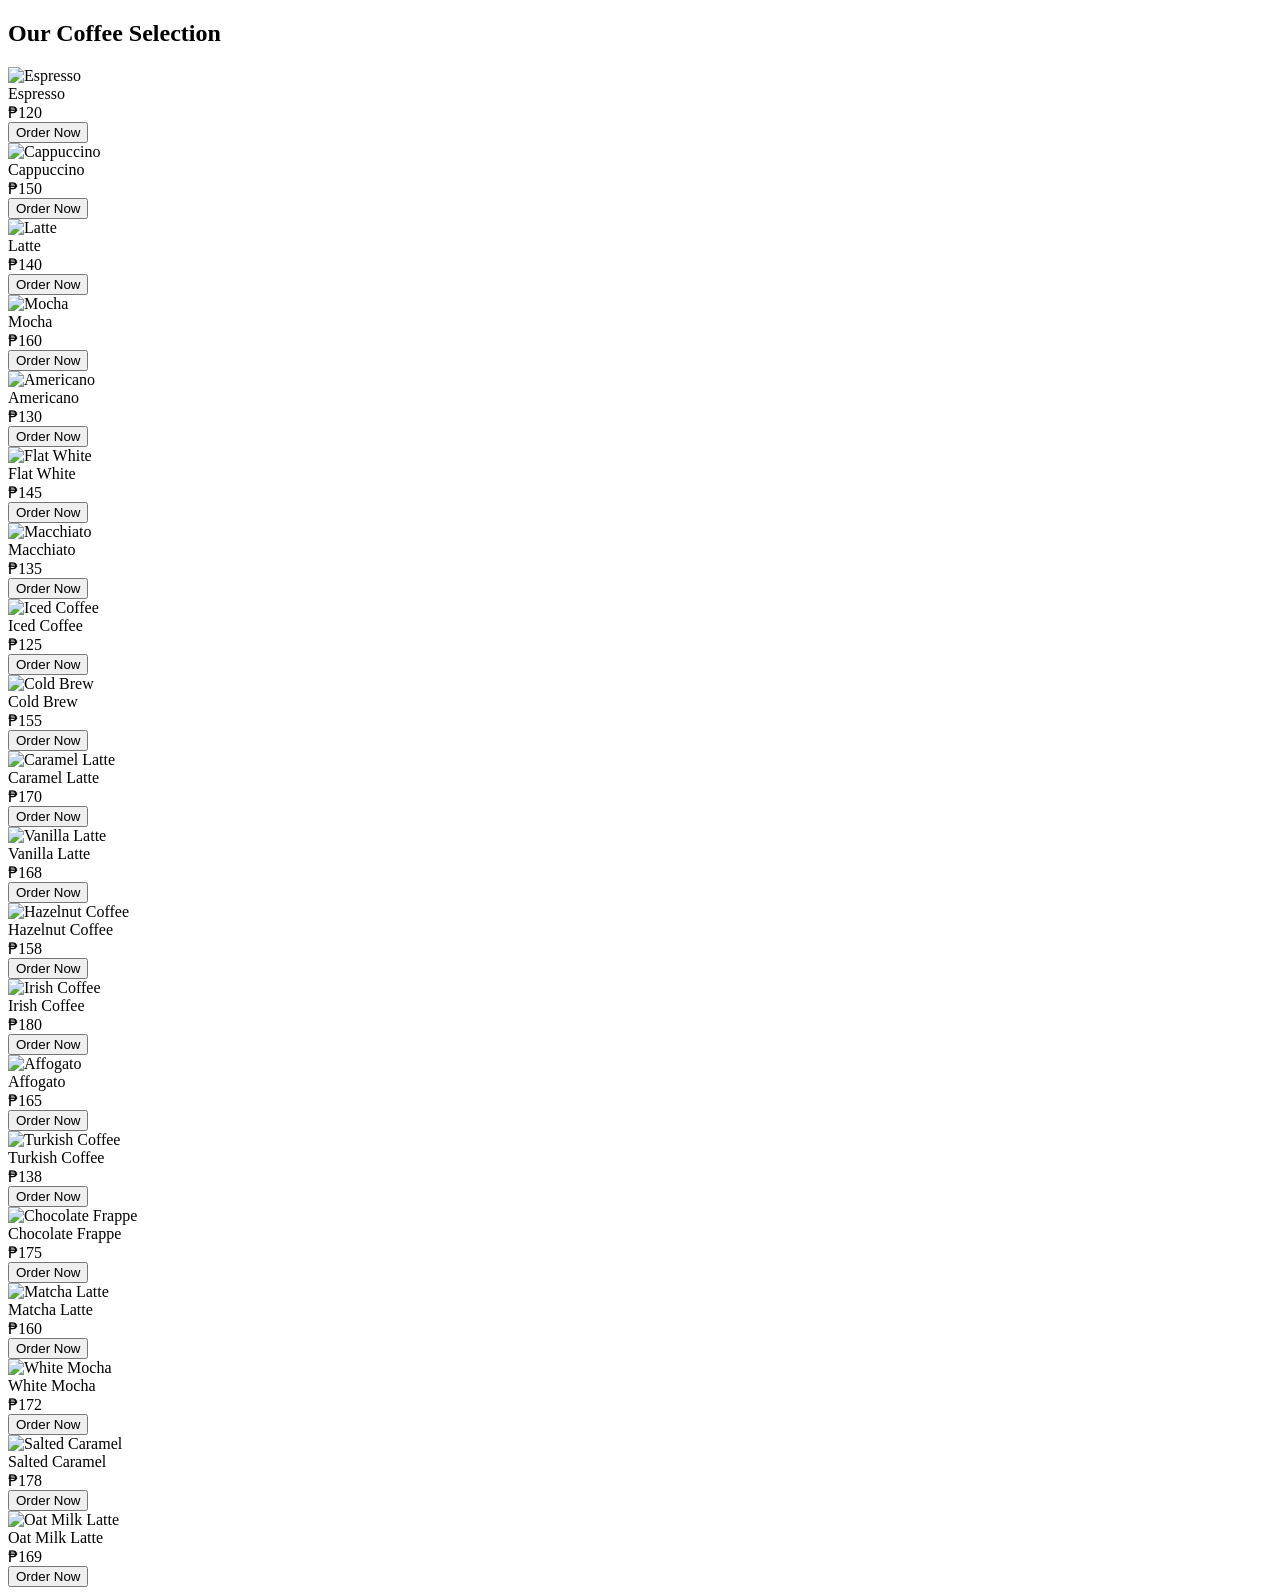
==== products.html @ e43f9bf0 "products" ====
<!DOCTYPE html>
<html lang="en">
<head>
  <meta charset="UTF-8">
  <title>Cafe Products</title>
  <link rel="stylesheet" href="style.css">
</head>

<body>

<section class="products">
  <h2>Our Coffee Selection</h2>

  <div class="product-grid">

    <div class="product-card">
      <img src="https://encrypted-tbn0.gstatic.com/images?q=tbn:ANd9GcRqpOw-kv9-J1OzjJICx_KZEU-KhhLYfYKF1w&s" alt="Espresso">
      <div class="product-info"><div class="product-name">Espresso</div><div class="product-price">₱120</div><button class="btn">Order Now</button></div>
    </div>

    <div class="product-card">
      <img src="https://tchibo.us/cdn/shop/articles/cappucino_67fc402b-0505-4f02-a4a4-b648fd4d805c.jpg?crop=center&height=1200&v=1690985645&width=1200" alt="Cappuccino">
      <div class="product-info"><div class="product-name">Cappuccino</div><div class="product-price">₱150</div><button class="btn">Order Now</button></div>
    </div>

    <div class="product-card">
      <img src="https://cdn.shopify.com/s/files/1/1135/9342/files/JavaPresse_Coffee_Company_00666_a15a0bf3-cf51-43a5-928e-81b079d8387a_480x480.webp?v=1712926210" alt="Latte">
      <div class="product-info"><div class="product-name">Latte</div><div class="product-price">₱140</div><button class="btn">Order Now</button></div>
    </div>

    <div class="product-card">
      <img src="https://gatherforbread.com/wp-content/uploads/2014/10/Dark-Chocolate-Mocha-Square.jpg" alt="Mocha">
      <div class="product-info"><div class="product-name">Mocha</div><div class="product-price">₱160</div><button class="btn">Order Now</button></div>
    </div>

    <div class="product-card">
      <img src="https://encrypted-tbn0.gstatic.com/images?q=tbn:ANd9GcTkz_2thgfGjeWbnNELftdSrFAPhIl3MkU6lg&s" alt="Americano">
      <div class="product-info"><div class="product-name">Americano</div><div class="product-price">₱130</div><button class="btn">Order Now</button></div>
    </div>

    <div class="product-card">
      <img src="https://sehablacafe.com/wp-content/uploads/2021/04/Cup-flat-white-coffee.jpg" alt="Flat White">
      <div class="product-info"><div class="product-name">Flat White</div><div class="product-price">₱145</div><button class="btn">Order Now</button></div>
    </div>

    <div class="product-card">
      <img src="https://www.folgerscoffee.com/folgers/articles/What%20is%20a%20Macchiato/5908/image-thumb__5908__responsive_1534_JPEG/hero-mobile-80percent-1534x1227.da90dbbc.jpg" alt="Macchiato">
      <div class="product-info"><div class="product-name">Macchiato</div><div class="product-price">₱135</div><button class="btn">Order Now</button></div>
    </div>

    <div class="product-card">
      <img src="https://www.eatingbirdfood.com/wp-content/uploads/2025/06/iced-coffee-hero-new.jpg" alt="Iced Coffee">
      <div class="product-info"><div class="product-name">Iced Coffee</div><div class="product-price">₱125</div><button class="btn">Order Now</button></div>
    </div>

    <div class="product-card">
      <img src="https://lifemadesweeter.com/wp-content/uploads/Easy-Cold-Brew-Coffee-Recipe-Vegan-Dairy-Free-Paleo-Healthy.jpg" alt="Cold Brew">
      <div class="product-info"><div class="product-name">Cold Brew</div><div class="product-price">₱155</div><button class="btn">Order Now</button></div>
    </div>

    <div class="product-card">
      <img src="https://emilylaurae.com/wp-content/uploads/2022/10/Caramel-macchiato-4.jpg" alt="Caramel Latte">
      <div class="product-info"><div class="product-name">Caramel Latte</div><div class="product-price">₱170</div><button class="btn">Order Now</button></div>
    </div>

    <div class="product-card">
      <img src="https://www.organizedisland.com/wp-content/uploads/2023/08/Easy-Vanilla-Latte-Recipe-Starbucks-Coffee-Copycat.jpg" alt="Vanilla Latte">
      <div class="product-info"><div class="product-name">Vanilla Latte</div><div class="product-price">₱168</div><button class="btn">Order Now</button></div>
    </div>

    <div class="product-card">
      <img src="https://tyberrymuch.com/wp-content/uploads/2024/03/Homemade-Hazelnut-Iced-Coffee.jpg" alt="Hazelnut Coffee">
      <div class="product-info"><div class="product-name">Hazelnut Coffee</div><div class="product-price">₱158</div><button class="btn">Order Now</button></div>
    </div>

    <div class="product-card">
      <img src="https://encrypted-tbn0.gstatic.com/images?q=tbn:ANd9GcQTra-NAyg4olK4nubaIPAn-5CwKe34-E6YHA&s" alt="Irish Coffee">
      <div class="product-info"><div class="product-name">Irish Coffee</div><div class="product-price">₱180</div><button class="btn">Order Now</button></div>
    </div>

    <div class="product-card">
      <img src="https://cdn.apartmenttherapy.info/image/upload/f_jpg,q_auto:eco,c_fill,g_auto,w_1500,ar_4:3/k%2FPhoto%2FRecipes%2F2020-07-How-to-make-affogato-at-home%2FKitchn_HowTo_Affogato_0281" alt="Affogato">
      <div class="product-info"><div class="product-name">Affogato</div><div class="product-price">₱165</div><button class="btn">Order Now</button></div>
    </div>

    <div class="product-card">
      <img src="https://www.foodandwine.com/thmb/BB2xE0QOdX_3CxcZiga035-NB-8=/1500x0/filters:no_upscale():max_bytes(150000):strip_icc()/Everything-You-Need-To-Know-About-Turkish-Coffee-FT-1-BLOG0822-2000-81998ccec0b845fa8d3174584a2eef5d.jpg" alt="Turkish Coffee">
      <div class="product-info"><div class="product-name">Turkish Coffee</div><div class="product-price">₱138</div><button class="btn">Order Now</button></div>
    </div>

    <div class="product-card">
      <img src="https://thegirlinspired.com/wp-content/uploads/2022/07/double-chocolate-chip-frappuccino-recipe-card-500x500.jpg" alt="Chocolate Frappe">
      <div class="product-info"><div class="product-name">Chocolate Frappe</div><div class="product-price">₱175</div><button class="btn">Order Now</button></div>
    </div>

    <div class="product-card">
      <img src="https://encrypted-tbn0.gstatic.com/images?q=tbn:ANd9GcQ4RPzNy5gLWOBYUHHVWoKmQG_tFa_V2Gl15w&s" alt="Matcha Latte">
      <div class="product-info"><div class="product-name">Matcha Latte</div><div class="product-price">₱160</div><button class="btn">Order Now</button></div>
    </div>

    <div class="product-card">
      <img src="https://bakingmischief.com/wp-content/uploads/2018/04/homemade-white-chocolate-mocha-image-square.jpg" alt="White Mocha">
      <div class="product-info"><div class="product-name">White Mocha</div><div class="product-price">₱172</div><button class="btn">Order Now</button></div>
    </div>

    <div class="product-card">
      <img src="https://skinnymixes.co.uk/cdn/shop/articles/Skinny-Salted-Caramel-Iced-Coffee.jpg?v=1554230372" alt="Salted Caramel">
      <div class="product-info"><div class="product-name">Salted Caramel</div><div class="product-price">₱178</div><button class="btn">Order Now</button></div>
    </div>

    <div class="product-card">
      <img src="https://encrypted-tbn0.gstatic.com/images?q=tbn:ANd9GcRmGNFzRCAJ_H-5vQHE46fuzVhs8dz4okrleQ&s" alt="Oat Milk Latte">
      <div class="product-info"><div class="product-name">Oat Milk Latte</div><div class="product-price">₱169</div><button class="btn">Order Now</button></div>
    </div>

  </div>
</section>

</body>
</html>
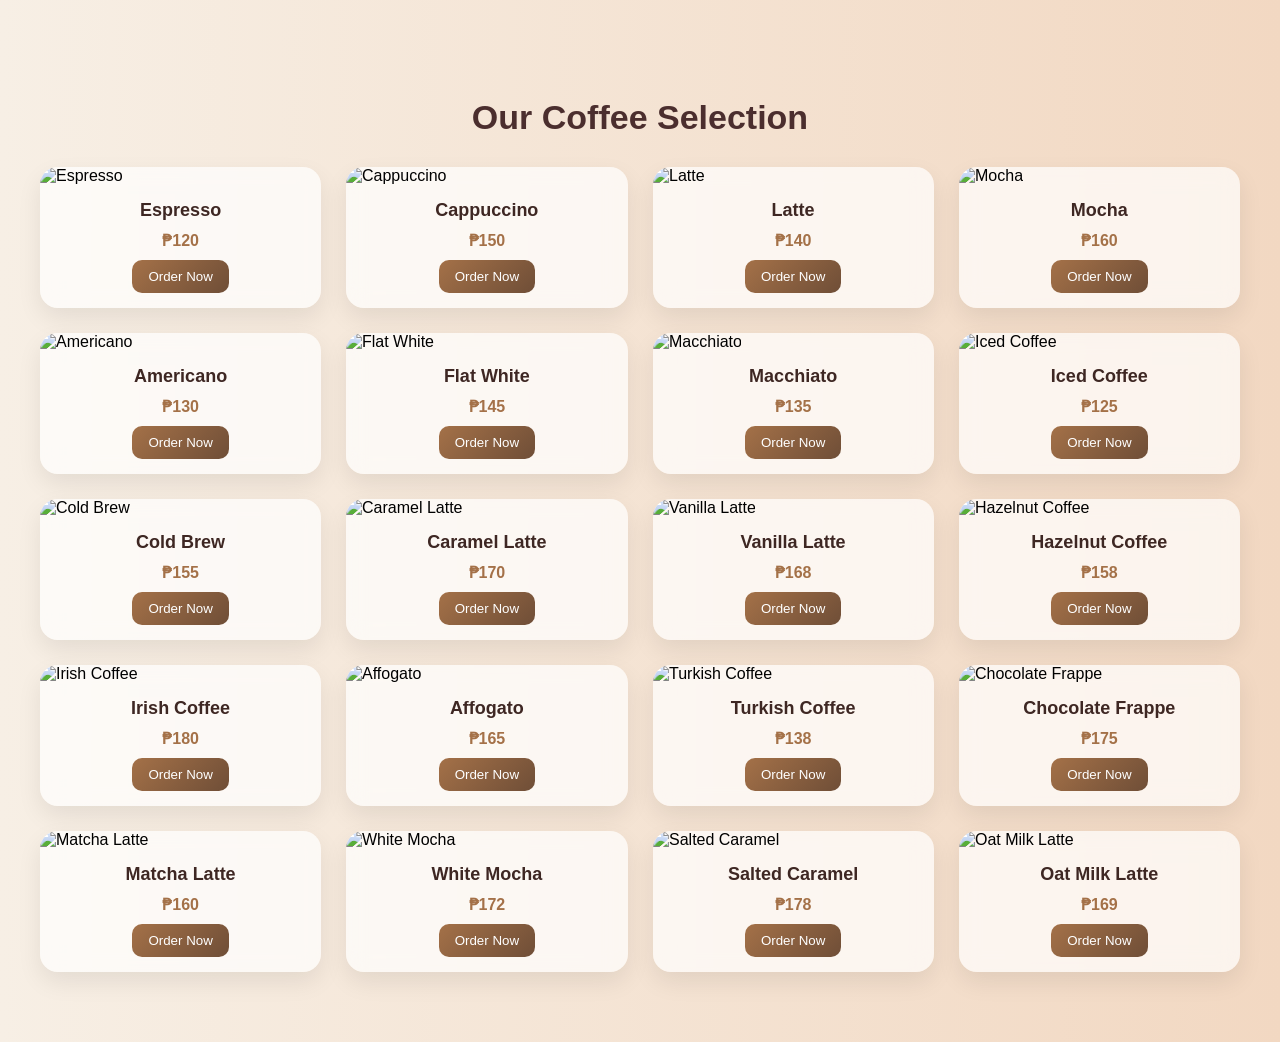
==== commit c80571fc: "Update products.html with new styling and structure" ====
--- a/products.html
+++ b/products.html
@@ -1,120 +1,120 @@
-<!DOCTYPE html>
-<html lang="en">
-<head>
-  <meta charset="UTF-8">
-  <title>Cafe Products</title>
-  <link rel="stylesheet" href="style.css">
-</head>
-
-<body>
-
-<section class="products">
-  <h2>Our Coffee Selection</h2>
-
-  <div class="product-grid">
-
-    <div class="product-card">
-      <img src="https://encrypted-tbn0.gstatic.com/images?q=tbn:ANd9GcRqpOw-kv9-J1OzjJICx_KZEU-KhhLYfYKF1w&s" alt="Espresso">
-      <div class="product-info"><div class="product-name">Espresso</div><div class="product-price">₱120</div><button class="btn">Order Now</button></div>
-    </div>
-
-    <div class="product-card">
-      <img src="https://tchibo.us/cdn/shop/articles/cappucino_67fc402b-0505-4f02-a4a4-b648fd4d805c.jpg?crop=center&height=1200&v=1690985645&width=1200" alt="Cappuccino">
-      <div class="product-info"><div class="product-name">Cappuccino</div><div class="product-price">₱150</div><button class="btn">Order Now</button></div>
-    </div>
-
-    <div class="product-card">
-      <img src="https://cdn.shopify.com/s/files/1/1135/9342/files/JavaPresse_Coffee_Company_00666_a15a0bf3-cf51-43a5-928e-81b079d8387a_480x480.webp?v=1712926210" alt="Latte">
-      <div class="product-info"><div class="product-name">Latte</div><div class="product-price">₱140</div><button class="btn">Order Now</button></div>
-    </div>
-
-    <div class="product-card">
-      <img src="https://gatherforbread.com/wp-content/uploads/2014/10/Dark-Chocolate-Mocha-Square.jpg" alt="Mocha">
-      <div class="product-info"><div class="product-name">Mocha</div><div class="product-price">₱160</div><button class="btn">Order Now</button></div>
-    </div>
-
-    <div class="product-card">
-      <img src="https://encrypted-tbn0.gstatic.com/images?q=tbn:ANd9GcTkz_2thgfGjeWbnNELftdSrFAPhIl3MkU6lg&s" alt="Americano">
-      <div class="product-info"><div class="product-name">Americano</div><div class="product-price">₱130</div><button class="btn">Order Now</button></div>
-    </div>
-
-    <div class="product-card">
-      <img src="https://sehablacafe.com/wp-content/uploads/2021/04/Cup-flat-white-coffee.jpg" alt="Flat White">
-      <div class="product-info"><div class="product-name">Flat White</div><div class="product-price">₱145</div><button class="btn">Order Now</button></div>
-    </div>
-
-    <div class="product-card">
-      <img src="https://www.folgerscoffee.com/folgers/articles/What%20is%20a%20Macchiato/5908/image-thumb__5908__responsive_1534_JPEG/hero-mobile-80percent-1534x1227.da90dbbc.jpg" alt="Macchiato">
-      <div class="product-info"><div class="product-name">Macchiato</div><div class="product-price">₱135</div><button class="btn">Order Now</button></div>
-    </div>
-
-    <div class="product-card">
-      <img src="https://www.eatingbirdfood.com/wp-content/uploads/2025/06/iced-coffee-hero-new.jpg" alt="Iced Coffee">
-      <div class="product-info"><div class="product-name">Iced Coffee</div><div class="product-price">₱125</div><button class="btn">Order Now</button></div>
-    </div>
-
-    <div class="product-card">
-      <img src="https://lifemadesweeter.com/wp-content/uploads/Easy-Cold-Brew-Coffee-Recipe-Vegan-Dairy-Free-Paleo-Healthy.jpg" alt="Cold Brew">
-      <div class="product-info"><div class="product-name">Cold Brew</div><div class="product-price">₱155</div><button class="btn">Order Now</button></div>
-    </div>
-
-    <div class="product-card">
-      <img src="https://emilylaurae.com/wp-content/uploads/2022/10/Caramel-macchiato-4.jpg" alt="Caramel Latte">
-      <div class="product-info"><div class="product-name">Caramel Latte</div><div class="product-price">₱170</div><button class="btn">Order Now</button></div>
-    </div>
-
-    <div class="product-card">
-      <img src="https://www.organizedisland.com/wp-content/uploads/2023/08/Easy-Vanilla-Latte-Recipe-Starbucks-Coffee-Copycat.jpg" alt="Vanilla Latte">
-      <div class="product-info"><div class="product-name">Vanilla Latte</div><div class="product-price">₱168</div><button class="btn">Order Now</button></div>
-    </div>
-
-    <div class="product-card">
-      <img src="https://tyberrymuch.com/wp-content/uploads/2024/03/Homemade-Hazelnut-Iced-Coffee.jpg" alt="Hazelnut Coffee">
-      <div class="product-info"><div class="product-name">Hazelnut Coffee</div><div class="product-price">₱158</div><button class="btn">Order Now</button></div>
-    </div>
-
-    <div class="product-card">
-      <img src="https://encrypted-tbn0.gstatic.com/images?q=tbn:ANd9GcQTra-NAyg4olK4nubaIPAn-5CwKe34-E6YHA&s" alt="Irish Coffee">
-      <div class="product-info"><div class="product-name">Irish Coffee</div><div class="product-price">₱180</div><button class="btn">Order Now</button></div>
-    </div>
-
-    <div class="product-card">
-      <img src="https://cdn.apartmenttherapy.info/image/upload/f_jpg,q_auto:eco,c_fill,g_auto,w_1500,ar_4:3/k%2FPhoto%2FRecipes%2F2020-07-How-to-make-affogato-at-home%2FKitchn_HowTo_Affogato_0281" alt="Affogato">
-      <div class="product-info"><div class="product-name">Affogato</div><div class="product-price">₱165</div><button class="btn">Order Now</button></div>
-    </div>
-
-    <div class="product-card">
-      <img src="https://www.foodandwine.com/thmb/BB2xE0QOdX_3CxcZiga035-NB-8=/1500x0/filters:no_upscale():max_bytes(150000):strip_icc()/Everything-You-Need-To-Know-About-Turkish-Coffee-FT-1-BLOG0822-2000-81998ccec0b845fa8d3174584a2eef5d.jpg" alt="Turkish Coffee">
-      <div class="product-info"><div class="product-name">Turkish Coffee</div><div class="product-price">₱138</div><button class="btn">Order Now</button></div>
-    </div>
-
-    <div class="product-card">
-      <img src="https://thegirlinspired.com/wp-content/uploads/2022/07/double-chocolate-chip-frappuccino-recipe-card-500x500.jpg" alt="Chocolate Frappe">
-      <div class="product-info"><div class="product-name">Chocolate Frappe</div><div class="product-price">₱175</div><button class="btn">Order Now</button></div>
-    </div>
-
-    <div class="product-card">
-      <img src="https://encrypted-tbn0.gstatic.com/images?q=tbn:ANd9GcQ4RPzNy5gLWOBYUHHVWoKmQG_tFa_V2Gl15w&s" alt="Matcha Latte">
-      <div class="product-info"><div class="product-name">Matcha Latte</div><div class="product-price">₱160</div><button class="btn">Order Now</button></div>
-    </div>
-
-    <div class="product-card">
-      <img src="https://bakingmischief.com/wp-content/uploads/2018/04/homemade-white-chocolate-mocha-image-square.jpg" alt="White Mocha">
-      <div class="product-info"><div class="product-name">White Mocha</div><div class="product-price">₱172</div><button class="btn">Order Now</button></div>
-    </div>
-
-    <div class="product-card">
-      <img src="https://skinnymixes.co.uk/cdn/shop/articles/Skinny-Salted-Caramel-Iced-Coffee.jpg?v=1554230372" alt="Salted Caramel">
-      <div class="product-info"><div class="product-name">Salted Caramel</div><div class="product-price">₱178</div><button class="btn">Order Now</button></div>
-    </div>
-
-    <div class="product-card">
-      <img src="https://encrypted-tbn0.gstatic.com/images?q=tbn:ANd9GcRmGNFzRCAJ_H-5vQHE46fuzVhs8dz4okrleQ&s" alt="Oat Milk Latte">
-      <div class="product-info"><div class="product-name">Oat Milk Latte</div><div class="product-price">₱169</div><button class="btn">Order Now</button></div>
-    </div>
-
-  </div>
-</section>
-
-</body>
-</html>+<!DOCTYPE html>
+<html lang="en">
+<head>
+  <meta charset="UTF-8">
+  <title>Cafe Products</title>
+  <link rel="stylesheet" href="products.css">
+</head>
+
+<body>
+
+<section class="products">
+  <h2>Our Coffee Selection</h2>
+
+  <div class="product-grid">
+
+    <div class="product-card">
+      <img src="https://encrypted-tbn0.gstatic.com/images?q=tbn:ANd9GcRqpOw-kv9-J1OzjJICx_KZEU-KhhLYfYKF1w&s" alt="Espresso">
+      <div class="product-info"><div class="product-name">Espresso</div><div class="product-price">₱120</div><button class="btn">Order Now</button></div>
+    </div>
+
+    <div class="product-card">
+      <img src="https://tchibo.us/cdn/shop/articles/cappucino_67fc402b-0505-4f02-a4a4-b648fd4d805c.jpg?crop=center&height=1200&v=1690985645&width=1200" alt="Cappuccino">
+      <div class="product-info"><div class="product-name">Cappuccino</div><div class="product-price">₱150</div><button class="btn">Order Now</button></div>
+    </div>
+
+    <div class="product-card">
+      <img src="https://cdn.shopify.com/s/files/1/1135/9342/files/JavaPresse_Coffee_Company_00666_a15a0bf3-cf51-43a5-928e-81b079d8387a_480x480.webp?v=1712926210" alt="Latte">
+      <div class="product-info"><div class="product-name">Latte</div><div class="product-price">₱140</div><button class="btn">Order Now</button></div>
+    </div>
+
+    <div class="product-card">
+      <img src="https://gatherforbread.com/wp-content/uploads/2014/10/Dark-Chocolate-Mocha-Square.jpg" alt="Mocha">
+      <div class="product-info"><div class="product-name">Mocha</div><div class="product-price">₱160</div><button class="btn">Order Now</button></div>
+    </div>
+
+    <div class="product-card">
+      <img src="https://encrypted-tbn0.gstatic.com/images?q=tbn:ANd9GcTkz_2thgfGjeWbnNELftdSrFAPhIl3MkU6lg&s" alt="Americano">
+      <div class="product-info"><div class="product-name">Americano</div><div class="product-price">₱130</div><button class="btn">Order Now</button></div>
+    </div>
+
+    <div class="product-card">
+      <img src="https://sehablacafe.com/wp-content/uploads/2021/04/Cup-flat-white-coffee.jpg" alt="Flat White">
+      <div class="product-info"><div class="product-name">Flat White</div><div class="product-price">₱145</div><button class="btn">Order Now</button></div>
+    </div>
+
+    <div class="product-card">
+      <img src="https://www.folgerscoffee.com/folgers/articles/What%20is%20a%20Macchiato/5908/image-thumb__5908__responsive_1534_JPEG/hero-mobile-80percent-1534x1227.da90dbbc.jpg" alt="Macchiato">
+      <div class="product-info"><div class="product-name">Macchiato</div><div class="product-price">₱135</div><button class="btn">Order Now</button></div>
+    </div>
+
+    <div class="product-card">
+      <img src="https://www.eatingbirdfood.com/wp-content/uploads/2025/06/iced-coffee-hero-new.jpg" alt="Iced Coffee">
+      <div class="product-info"><div class="product-name">Iced Coffee</div><div class="product-price">₱125</div><button class="btn">Order Now</button></div>
+    </div>
+
+    <div class="product-card">
+      <img src="https://lifemadesweeter.com/wp-content/uploads/Easy-Cold-Brew-Coffee-Recipe-Vegan-Dairy-Free-Paleo-Healthy.jpg" alt="Cold Brew">
+      <div class="product-info"><div class="product-name">Cold Brew</div><div class="product-price">₱155</div><button class="btn">Order Now</button></div>
+    </div>
+
+    <div class="product-card">
+      <img src="https://emilylaurae.com/wp-content/uploads/2022/10/Caramel-macchiato-4.jpg" alt="Caramel Latte">
+      <div class="product-info"><div class="product-name">Caramel Latte</div><div class="product-price">₱170</div><button class="btn">Order Now</button></div>
+    </div>
+
+    <div class="product-card">
+      <img src="https://www.organizedisland.com/wp-content/uploads/2023/08/Easy-Vanilla-Latte-Recipe-Starbucks-Coffee-Copycat.jpg" alt="Vanilla Latte">
+      <div class="product-info"><div class="product-name">Vanilla Latte</div><div class="product-price">₱168</div><button class="btn">Order Now</button></div>
+    </div>
+
+    <div class="product-card">
+      <img src="https://tyberrymuch.com/wp-content/uploads/2024/03/Homemade-Hazelnut-Iced-Coffee.jpg" alt="Hazelnut Coffee">
+      <div class="product-info"><div class="product-name">Hazelnut Coffee</div><div class="product-price">₱158</div><button class="btn">Order Now</button></div>
+    </div>
+
+    <div class="product-card">
+      <img src="https://encrypted-tbn0.gstatic.com/images?q=tbn:ANd9GcQTra-NAyg4olK4nubaIPAn-5CwKe34-E6YHA&s" alt="Irish Coffee">
+      <div class="product-info"><div class="product-name">Irish Coffee</div><div class="product-price">₱180</div><button class="btn">Order Now</button></div>
+    </div>
+
+    <div class="product-card">
+      <img src="https://cdn.apartmenttherapy.info/image/upload/f_jpg,q_auto:eco,c_fill,g_auto,w_1500,ar_4:3/k%2FPhoto%2FRecipes%2F2020-07-How-to-make-affogato-at-home%2FKitchn_HowTo_Affogato_0281" alt="Affogato">
+      <div class="product-info"><div class="product-name">Affogato</div><div class="product-price">₱165</div><button class="btn">Order Now</button></div>
+    </div>
+
+    <div class="product-card">
+      <img src="https://www.foodandwine.com/thmb/BB2xE0QOdX_3CxcZiga035-NB-8=/1500x0/filters:no_upscale():max_bytes(150000):strip_icc()/Everything-You-Need-To-Know-About-Turkish-Coffee-FT-1-BLOG0822-2000-81998ccec0b845fa8d3174584a2eef5d.jpg" alt="Turkish Coffee">
+      <div class="product-info"><div class="product-name">Turkish Coffee</div><div class="product-price">₱138</div><button class="btn">Order Now</button></div>
+    </div>
+
+    <div class="product-card">
+      <img src="https://thegirlinspired.com/wp-content/uploads/2022/07/double-chocolate-chip-frappuccino-recipe-card-500x500.jpg" alt="Chocolate Frappe">
+      <div class="product-info"><div class="product-name">Chocolate Frappe</div><div class="product-price">₱175</div><button class="btn">Order Now</button></div>
+    </div>
+
+    <div class="product-card">
+      <img src="https://encrypted-tbn0.gstatic.com/images?q=tbn:ANd9GcQ4RPzNy5gLWOBYUHHVWoKmQG_tFa_V2Gl15w&s" alt="Matcha Latte">
+      <div class="product-info"><div class="product-name">Matcha Latte</div><div class="product-price">₱160</div><button class="btn">Order Now</button></div>
+    </div>
+
+    <div class="product-card">
+      <img src="https://bakingmischief.com/wp-content/uploads/2018/04/homemade-white-chocolate-mocha-image-square.jpg" alt="White Mocha">
+      <div class="product-info"><div class="product-name">White Mocha</div><div class="product-price">₱172</div><button class="btn">Order Now</button></div>
+    </div>
+
+    <div class="product-card">
+      <img src="https://skinnymixes.co.uk/cdn/shop/articles/Skinny-Salted-Caramel-Iced-Coffee.jpg?v=1554230372" alt="Salted Caramel">
+      <div class="product-info"><div class="product-name">Salted Caramel</div><div class="product-price">₱178</div><button class="btn">Order Now</button></div>
+    </div>
+
+    <div class="product-card">
+      <img src="https://encrypted-tbn0.gstatic.com/images?q=tbn:ANd9GcRmGNFzRCAJ_H-5vQHE46fuzVhs8dz4okrleQ&s" alt="Oat Milk Latte">
+      <div class="product-info"><div class="product-name">Oat Milk Latte</div><div class="product-price">₱169</div><button class="btn">Order Now</button></div>
+    </div>
+
+  </div>
+</section>
+
+</body>
+</html>
--- a/products.css
+++ b/products.css
@@ -0,0 +1,74 @@
+body {
+  margin: 0;
+  font-family: 'Segoe UI', sans-serif;
+  background: linear-gradient(to right, #f7efe5, #f2d8c2);
+}
+
+.products {
+  max-width: 1200px;
+  margin: 50px auto;
+  padding: 20px;
+}
+
+.products h2 {
+  text-align: center;
+  font-size: 34px;
+  color: #4b2e2e;
+  margin-bottom: 30px;
+}
+
+.product-grid {
+  display: grid;
+  grid-template-columns: repeat(auto-fit, minmax(230px, 1fr));
+  gap: 25px;
+}
+
+.product-card {
+  background: rgba(255,255,255,0.7);
+  backdrop-filter: blur(10px);
+  border-radius: 18px;
+  overflow: hidden;
+  box-shadow: 0 10px 25px rgba(0,0,0,0.08);
+  transition: all 0.3s ease;
+}
+
+.product-card:hover {
+  transform: translateY(-8px);
+  box-shadow: 0 15px 35px rgba(0,0,0,0.15);
+}
+
+.product-card img {
+  width: 100%;
+  height: 170px;
+  object-fit: cover;
+}
+
+.product-info {
+  padding: 15px;
+  text-align: center;
+}
+
+.product-name {
+  font-size: 18px;
+  font-weight: 600;
+  color: #3e2723;
+}
+
+.product-price {
+  color: #a47148;
+  font-weight: bold;
+  margin: 10px 0;
+}
+
+.btn {
+  background: linear-gradient(135deg, #a47148, #6f4e37);
+  border: none;
+  color: white;
+  padding: 9px 16px;
+  border-radius: 10px;
+  cursor: pointer;
+}
+
+.btn:hover {
+  background: linear-gradient(135deg, #6f4e37, #3e2723);
+}
